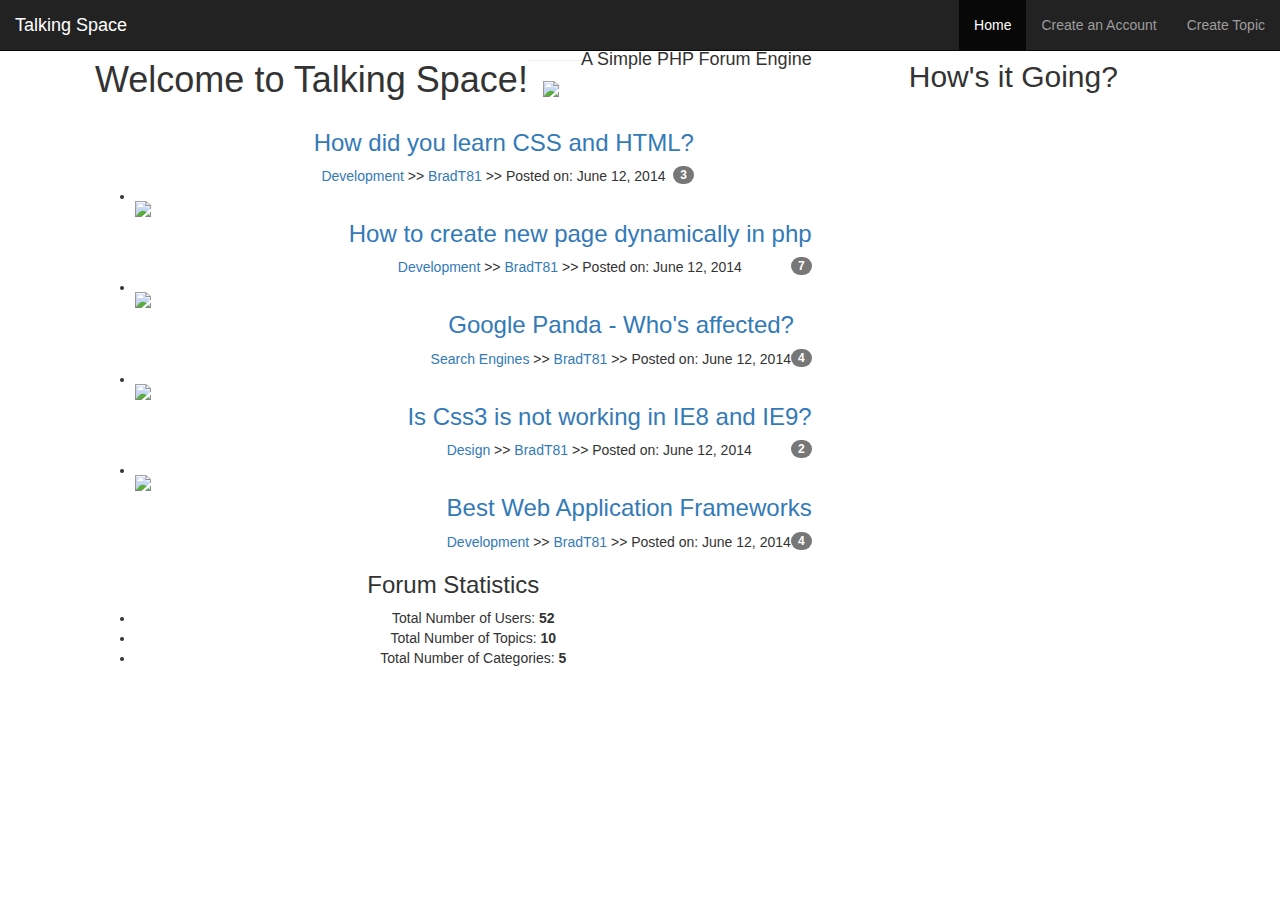
==== ts_html/index.html @ 4781d864 "Set up Bootstrap framework in the index page" ====
<!DOCTYPE html>
<html lang="en">
<head>
  <title>Welcome to Talking Space</title>
  <meta charset="utf-8">
  <meta name="viewport" content="width=device-width, initial-scale=1">
  <link rel="stylesheet" href="https://maxcdn.bootstrapcdn.com/bootstrap/3.3.7/css/bootstrap.min.css">
  <link rel="stylesheet" href="css/custom.css">
  <script src="https://ajax.googleapis.com/ajax/libs/jquery/3.2.1/jquery.min.js"></script>
  <script src="https://maxcdn.bootstrapcdn.com/bootstrap/3.3.7/js/bootstrap.min.js"></script>
  
</head>
<body>

<nav class="navbar navbar-inverse navbar-fixed-top" role="navigation">
  <div class="container-fluid">
    <div class="navbar-header">
    	<button type="button" class="navbar-toggle" data-toggle="collapse" data-target="#myNavbar">
        <span class="icon-bar"></span>
        <span class="icon-bar"></span>
        <span class="icon-bar"></span>                        
      </button>    	
      <a class="navbar-brand" href="#">Talking Space</a>
    </div>
    <div class="collapse navbar-collapse" id="myNavbar">
    <ul class="nav navbar-nav navbar-right">
      <li class="active"><a href="index">Home</a></li>
      <li><a href="register.html">Create an Account</a></li>
      <li><a href="create.html">Create Topic</a></li>      
    </ul>
    </div>  <!-- .nav-collapse -->
  </div>   <!-- .container-fluid -->
</nav>
  
<div class="container">
    <div class='row' >
    	<div class='col-md-8'>
    		<div class='main-col'>
    			<div class='block'>
    				<h1 class='pull-left'>Welcome to Talking Space!</h1>
    				<h4 class='pull-right '>A Simple PHP Forum Engine</h4>
    				<div class='clearfix'>
    					<hr>
    					<ul id='topics'
    					   <li class="topic">
							<div class="row">
							<div class="col-md-2">
								<img class="avatar pull-left" src="img/gravatar.jpg" />
							</div>
							<div class="col-md-10">
								<div class="topic-content pull-right">
									<h3><a href="topic.html">How did you learn CSS and HTML?</a></h3>
									<div class="topic-info">
										<a href="category.html">Development</a> >> <a href="profile.html">BradT81</a> >> Posted on: June 12, 2014 
										<span class="badge pull-right">3</span>
									</div>
								</div>
							</div>
						</div>
					</li>
					<li class="topic">
						<div class="row">
							<div class="col-md-2">
								<img class="avatar pull-left" src="img/gravatar.jpg" />
							</div>
							<div class="col-md-10">
								<div class="topic-content pull-right">
									<h3><a href="topic.html">How to create new page dynamically in php</a> </h3>
									<div class="topic-info">
										<a href="category.html">Development</a> >> <a href="profile.html">BradT81</a> >> Posted on: June 12, 2014 
										<span class="badge pull-right">7</span>
									</div>
								</div>
							</div>
						</div>
					</li>
					<li class="topic">
						<div class="row">
							<div class="col-md-2">
								<img class="avatar pull-left" src="img/gravatar.jpg" />
							</div>
							<div class="col-md-10">
								<div class="topic-content pull-right">
									<h3><a href="topic.html">Google Panda - Who's affected?</a></h3>
									<div class="topic-info">
										<a href="category.html">Search Engines</a> >> <a href="profile.html">BradT81</a> >> Posted on: June 12, 2014 
										<span class="badge pull-right">4</span>
									</div>
								</div>
							</div>
						</div>
					</li>
					<li class="topic">
						<div class="row">
							<div class="col-md-2">
								<img class="avatar pull-left" src="img/gravatar.jpg" />
							</div>
							<div class="col-md-10">
								<div class="topic-content pull-right">
									<h3><a href="topic.html">Is Css3 is not working in IE8 and IE9?</a></h3>
									<div class="topic-info">
										<a href="category.html">Design</a> >> <a href="profile.html">BradT81</a> >> Posted on: June 12, 2014 
										<span class="badge pull-right">2</span>
									</div>
								</div>
							</div>
						</div>
					</li>
					<li class="topic">
						<div class="row">
							<div class="col-md-2">
								<img class="avatar pull-left" src="img/gravatar.jpg" />
							</div>
							<div class="col-md-10">
								<div class="topic-content pull-right">
									<h3><a href="topic.html">Best Web Application Frameworks</a></h3>
									<div class="topic-info">
										<a href="category.html">Development</a> >> <a href="profile.html">BradT81</a> >> Posted on: June 12, 2014 
										<span class="badge pull-right">4</span>
									</div>
								</div>
							</div>
						</div>
					</li>
						</ul>  						
    					<h3>Forum Statistics</h3>
					<ul>
						<li>Total Number of Users: <strong>52</strong></li>
						<li>Total Number of Topics: <strong>10</strong></li>
						<li>Total Number of Categories: <strong>5</strong></li>
					</ul>
    				</div>         <!--/.block -->
    				
    			</div>
    			
    		</div>   		
    	</div>  <!-- .col-md-8 -->     
    	<div class='col-md-4'>
    		<h2>How's it Going?</h2>
    	</div>   <!-- .co-md-4 -->
    </div>	<!-- .row -->
</div>     <!-- .container -->

</body>
</html>
---- ts_html/css/custom.css ----
.container {
	padding:40px;
	text-align: center;
}
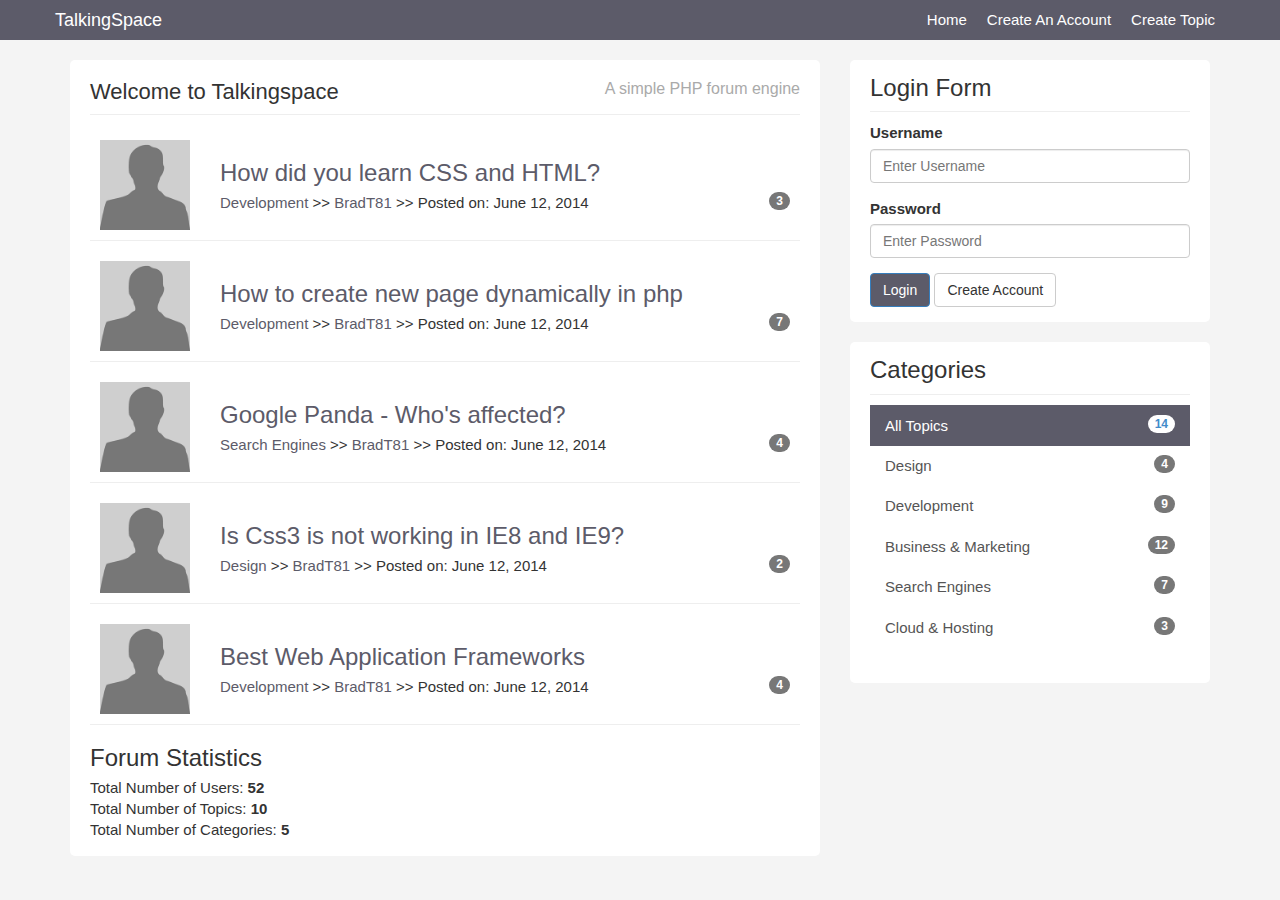
==== commit ba7e9b24: "Set up the index page with bootstrap" ====
--- a/ts_html/index.html
+++ b/ts_html/index.html
@@ -1,48 +1,54 @@
 <!DOCTYPE html>
 <html lang="en">
-<head>
-  <title>Welcome to Talking Space</title>
-  <meta charset="utf-8">
-  <meta name="viewport" content="width=device-width, initial-scale=1">
-  <link rel="stylesheet" href="https://maxcdn.bootstrapcdn.com/bootstrap/3.3.7/css/bootstrap.min.css">
-  <link rel="stylesheet" href="css/custom.css">
-  <script src="https://ajax.googleapis.com/ajax/libs/jquery/3.2.1/jquery.min.js"></script>
-  <script src="https://maxcdn.bootstrapcdn.com/bootstrap/3.3.7/js/bootstrap.min.js"></script>
-  
-</head>
-<body>
+  <head>
+    <meta charset="utf-8">
+    <meta http-equiv="X-UA-Compatible" content="IE=edge">
+    <meta name="viewport" content="width=device-width, initial-scale=1">
+    <title>Welcome To TalkingSpace</title>
 
-<nav class="navbar navbar-inverse navbar-fixed-top" role="navigation">
-  <div class="container-fluid">
-    <div class="navbar-header">
-    	<button type="button" class="navbar-toggle" data-toggle="collapse" data-target="#myNavbar">
-        <span class="icon-bar"></span>
-        <span class="icon-bar"></span>
-        <span class="icon-bar"></span>                        
-      </button>    	
-      <a class="navbar-brand" href="#">Talking Space</a>
-    </div>
-    <div class="collapse navbar-collapse" id="myNavbar">
-    <ul class="nav navbar-nav navbar-right">
-      <li class="active"><a href="index">Home</a></li>
-      <li><a href="register.html">Create an Account</a></li>
-      <li><a href="create.html">Create Topic</a></li>      
-    </ul>
-    </div>  <!-- .nav-collapse -->
-  </div>   <!-- .container-fluid -->
-</nav>
-  
-<div class="container">
-    <div class='row' >
-    	<div class='col-md-8'>
-    		<div class='main-col'>
-    			<div class='block'>
-    				<h1 class='pull-left'>Welcome to Talking Space!</h1>
-    				<h4 class='pull-right '>A Simple PHP Forum Engine</h4>
-    				<div class='clearfix'>
-    					<hr>
-    					<ul id='topics'
-    					   <li class="topic">
+    <!-- Bootstrap core CSS -->
+    <link href="css/bootstrap.css" rel="stylesheet">
+    <!-- Custom styles for this template -->
+    <link href="css/custom.css" rel="stylesheet">
+  </head>
+  <body>
+
+                                       <!-- Navigation Bar -->
+
+    <div class="navbar navbar-inverse navbar-fixed-top" role="navigation">
+      <div class="container">
+        <div class="navbar-header">
+          <button type="button" class="navbar-toggle" data-toggle="collapse" data-target=".navbar-collapse">
+            <span class="sr-only">Toggle navigation</span>
+            <span class="icon-bar"></span>
+            <span class="icon-bar"></span>
+            <span class="icon-bar"></span>
+          </button>
+          <a class="navbar-brand" href="index.html">TalkingSpace</a>
+        </div>
+        <div class="collapse navbar-collapse">
+          <ul class="nav navbar-nav navbar-right">
+            <li class="active"><a href="index.html">Home</a></li>
+            <li><a href="register.html">Create An Account</a></li>
+            <li><a href="create.html">Create Topic</a></li>
+          </ul>
+        </div>             <!--/.nav-collapse -->
+      </div>           <!--.container -->
+    </div>          <!--/.navbar navbar-inverse -->
+
+                                          <!-- Main Content Area Begins -->
+
+    <div class="container">
+		<div class="row">
+			<div class="col-md-8">
+				<div class="main-col">
+					<div class="block">
+						<h1 class="pull-left">Welcome to Talkingspace</h1>
+						<h4 class="pull-right">A simple PHP forum engine</h4>
+						<div class="clearfix"></div>
+						<hr>
+						<ul id="topics">
+							<li class="topic">
 							<div class="row">
 							<div class="col-md-2">
 								<img class="avatar pull-left" src="img/gravatar.jpg" />
@@ -53,10 +59,10 @@
 									<div class="topic-info">
 										<a href="category.html">Development</a> >> <a href="profile.html">BradT81</a> >> Posted on: June 12, 2014 
 										<span class="badge pull-right">3</span>
-									</div>
-								</div>
-							</div>
-						</div>
+									</div>    <!-- .topic-info -->
+								</div>    <!-- .topic-content pull-right -->
+							</div>    <!-- .col-md-10 -->
+						</div>    <!-- .row -->
 					</li>
 					<li class="topic">
 						<div class="row">
@@ -78,7 +84,7 @@
 						<div class="row">
 							<div class="col-md-2">
 								<img class="avatar pull-left" src="img/gravatar.jpg" />
-							</div>
+							</div>      <!-- .col-md-2 -->
 							<div class="col-md-10">
 								<div class="topic-content pull-right">
 									<h3><a href="topic.html">Google Panda - Who's affected?</a></h3>
@@ -87,8 +93,8 @@
 										<span class="badge pull-right">4</span>
 									</div>
 								</div>
-							</div>
-						</div>
+							</div>      <!-- .col-md-10 -->
+						</div>      <!-- .row -->
 					</li>
 					<li class="topic">
 						<div class="row">
@@ -101,10 +107,10 @@
 									<div class="topic-info">
 										<a href="category.html">Design</a> >> <a href="profile.html">BradT81</a> >> Posted on: June 12, 2014 
 										<span class="badge pull-right">2</span>
-									</div>
-								</div>
-							</div>
-						</div>
+									</div>     <!-- .topic-info -->
+								</div>    <!-- .topic-content pull-right -->
+							</div>   <!-- .col-md-10-->
+						</div>    <!-- .row -->
 					</li>
 					<li class="topic">
 						<div class="row">
@@ -117,29 +123,59 @@
 									<div class="topic-info">
 										<a href="category.html">Development</a> >> <a href="profile.html">BradT81</a> >> Posted on: June 12, 2014 
 										<span class="badge pull-right">4</span>
-									</div>
-								</div>
-							</div>
-						</div>
+									</div>    <!-- .topic-info -->
+								</div>   <!-- .topic-content pull-right -->
+							</div>   <!-- .col-md-10 -->
+						</div>   <!-- .row -->
 					</li>
-						</ul>  						
-    					<h3>Forum Statistics</h3>
+						</ul>
+						<h3>Forum Statistics</h3>
 					<ul>
 						<li>Total Number of Users: <strong>52</strong></li>
 						<li>Total Number of Topics: <strong>10</strong></li>
 						<li>Total Number of Categories: <strong>5</strong></li>
 					</ul>
-    				</div>         <!--/.block -->
-    				
-    			</div>
-    			
-    		</div>   		
-    	</div>  <!-- .col-md-8 -->     
-    	<div class='col-md-4'>
-    		<h2>How's it Going?</h2>
-    	</div>   <!-- .co-md-4 -->
-    </div>	<!-- .row -->
-</div>     <!-- .container -->
+					</div>    <!-- .block -->
+				</div>
+			</div>
+			<div class="col-md-4">
+				<div class="sidebar">
+					<div class="block">
+						<h3>Login Form</h3>
+						<form role="form">
+						<div class="form-group">
+							<label>Username</label>
+							<input name="username" type="text" class="form-control" placeholder="Enter Username">
+						</div>
+						<div class="form-group">
+							<label>Password</label>
+							<input name="password" type="password" class="form-control" placeholder="Enter Password">
+						</div>			
+						<button name="do_login" type="submit" class="btn btn-primary">Login</button> <a  class="btn btn-default" href="register.html"> Create Account</a>
+					</form>
+					</div>          <!-- .block -->
+					
+					<div class="block">
+					<h3>Categories</h3>
+					<div class="list-group">
+						<a href="#" class="list-group-item active">All Topics <span class="badge pull-right">14</span></a> 
+						<a href="#" class="list-group-item">Design<span class="badge pull-right">4</span></a>
+						<a href="#" class="list-group-item">Development<span class="badge pull-right">9</span></a>
+						<a href="#" class="list-group-item">Business & Marketing <span class="badge pull-right">12</span></a>
+						<a href="#" class="list-group-item">Search Engines<span class="badge pull-right">7</span></a>
+						<a href="#" class="list-group-item">Cloud & Hosting <span class="badge pull-right">3</span></a>
+					</div>     <!-- .list-group -->
+				</div>	    <!-- .block -->
+				</div>     <!-- .sidebar -->
+			</div>       <!-- .col-md-4 -->
+		</div>         <!-- .row -->
+    </div><!-- /.container -->
 
-</body>
+
+    <!-- Bootstrap core JavaScript
+    ================================================== -->
+    <!-- Placed at the end of the document so the pages load faster -->
+    <script src="https://ajax.googleapis.com/ajax/libs/jquery/1.11.1/jquery.min.js"></script>
+    <script src="js/bootstrap.js"></script>
+  </body>
 </html>
--- a/ts_html/css/custom.css
+++ b/ts_html/css/custom.css
@@ -1,6 +1,132 @@
+body {
+  padding-top: 60px;
+  background:#f4f4f4;
+  font-size:15px;
+}
+
+a{
+	color:#5c5b69;
+}
+
+ul{
+	padding:0;
+	margin:0;
+	list-style:none;
+}
+
+hr{
+	margin:10px 0 15px 0;
+}
+
+h3{
+	margin-bottom:5px;
+}
+
+/* Navbar Customization */
+.navbar{
+	height:40px !important;
+	background:#5c5b69;
+	border:0;
+	margin-bottom:30px;
+}
+
+.navbar-inverse .navbar-nav > li > a, .navbar-inverse .navbar-brand{
+	color:#fff !important;
+}
+
+.navbar a:hover,.navbar li.active a{
+	background:none !important;
+}
+
+.navbar-brand{
+	padding:10px 0 0 0;
+	color:#fff;
+}
+
+.navbar-nav > li > a{
+	padding:10px 10px 0 10px;
+}
+
+.block{
+	background:#fff;
+	border-radius:5px;
+	padding: 15px 20px;
+	margin-bottom:20px;
+}
+
+.main-col{
+	overflow:auto;
+}
+
+.main-col h1{
+	font-size:22px;
+	margin:5px 0 0 0;
+	padding:0;
+}
+
+.main-col h4{
+	font-size:16px;
+	margin:5px 0 0 0;
+	padding:0;
+	color:#aaa;
+}
+
+.sidebar .block h3{
+	margin:0 0 10px 0;
+	padding-bottom:10px;
+	border-bottom:#eee solid 1px;
+}
 
 
-.container {
-	padding:40px;
-	text-align: center;
+.topic{
+	border-bottom:#eee solid 1px;
+	margin-bottom:10px;
+	padding:10px;
 }
+
+.topic-content{
+	width:100%;
+}
+
+img.avatar{
+	width:100%;
+}
+
+a.list-group-item.active, a.list-group-item.active:hover, a.list-group-item.active:focus{
+	background:#5c5b69;
+	border-radius:0;
+}
+
+.list-group-item{
+	border:0
+}
+
+#main-topic{
+	background:#f4f4f4;
+	padding:10px;
+}
+
+.user-info{
+	border:#ddd solid 1px;
+	padding:5px;
+	overflow:hidden;
+	font-size:13px;
+}
+
+.user-info img{
+	display:block;
+	margin-bottom:5px;
+}
+
+.user-info ul{
+	list-style:none;
+	margin:10px 0 0 5px;
+}
+
+.user-info li{
+	line-height:1.6em;
+}
+
+.btn-primary{
+	background:#5c5b69;
+}
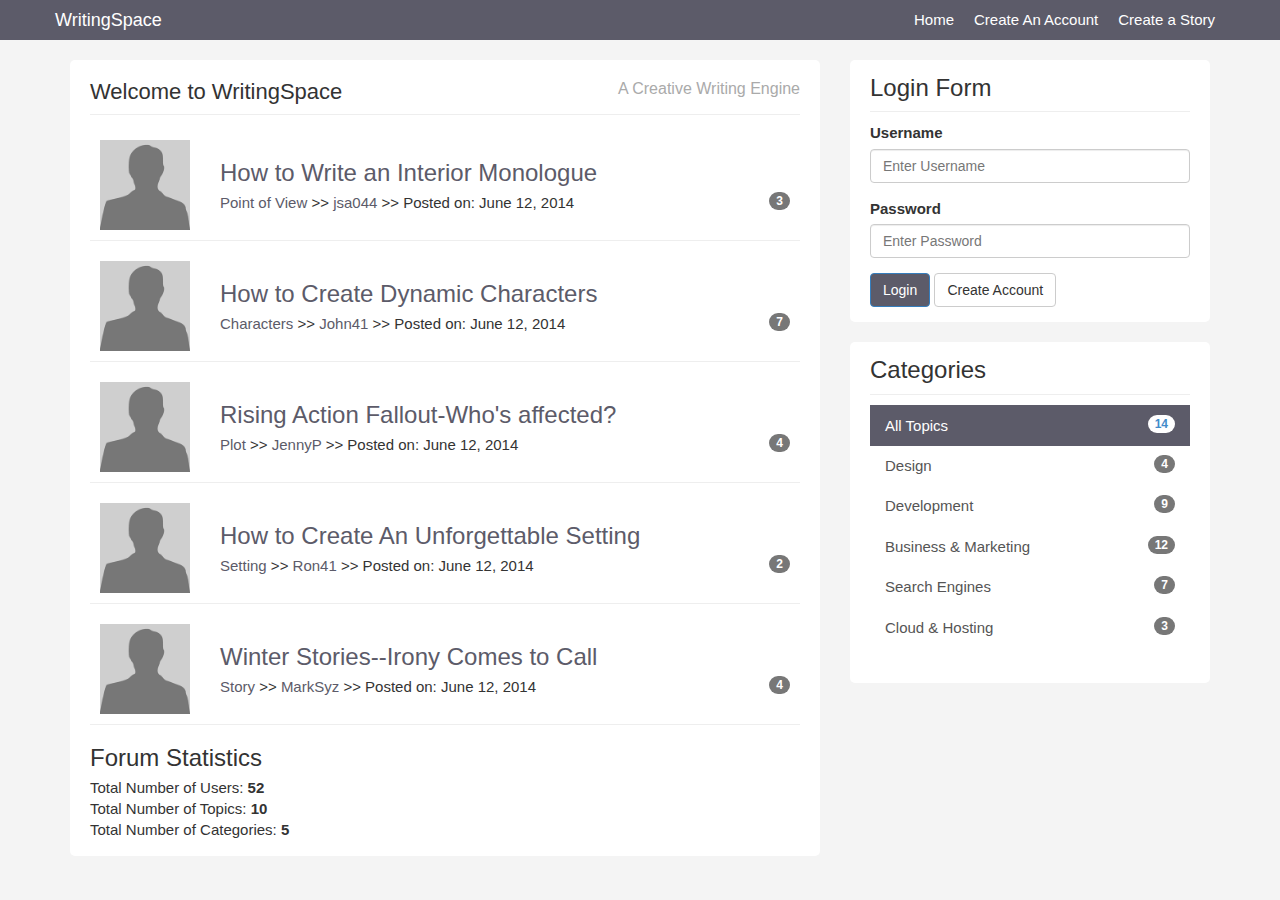
==== commit a87d5ee9: "repurposed from a chat app to a writing app" ====
--- a/ts_html/index.html
+++ b/ts_html/index.html
@@ -4,7 +4,7 @@
     <meta charset="utf-8">
     <meta http-equiv="X-UA-Compatible" content="IE=edge">
     <meta name="viewport" content="width=device-width, initial-scale=1">
-    <title>Welcome To TalkingSpace</title>
+    <title>Welcome To WritingSpace</title>
 
     <!-- Bootstrap core CSS -->
     <link href="css/bootstrap.css" rel="stylesheet">
@@ -24,13 +24,13 @@
             <span class="icon-bar"></span>
             <span class="icon-bar"></span>
           </button>
-          <a class="navbar-brand" href="index.html">TalkingSpace</a>
+          <a class="navbar-brand" href="index.html">WritingSpace</a>
         </div>
         <div class="collapse navbar-collapse">
           <ul class="nav navbar-nav navbar-right">
             <li class="active"><a href="index.html">Home</a></li>
             <li><a href="register.html">Create An Account</a></li>
-            <li><a href="create.html">Create Topic</a></li>
+            <li><a href="create.html">Create a Story</a></li>
           </ul>
         </div>             <!--/.nav-collapse -->
       </div>           <!--.container -->
@@ -43,8 +43,8 @@
 			<div class="col-md-8">
 				<div class="main-col">
 					<div class="block">
-						<h1 class="pull-left">Welcome to Talkingspace</h1>
-						<h4 class="pull-right">A simple PHP forum engine</h4>
+						<h1 class="pull-left">Welcome to WritingSpace</h1>
+						<h4 class="pull-right">A Creative Writing Engine</h4>
 						<div class="clearfix"></div>
 						<hr>
 						<ul id="topics">
@@ -55,9 +55,9 @@
 							</div>
 							<div class="col-md-10">
 								<div class="topic-content pull-right">
-									<h3><a href="topic.html">How did you learn CSS and HTML?</a></h3>
+									<h3><a href="topic.html">How to Write an Interior Monologue</a></h3>
 									<div class="topic-info">
-										<a href="category.html">Development</a> >> <a href="profile.html">BradT81</a> >> Posted on: June 12, 2014 
+										<a href="category.html">Point of View</a> >> <a href="profile.html">jsa044</a> >> Posted on: June 12, 2014 
 										<span class="badge pull-right">3</span>
 									</div>    <!-- .topic-info -->
 								</div>    <!-- .topic-content pull-right -->
@@ -71,9 +71,9 @@
 							</div>
 							<div class="col-md-10">
 								<div class="topic-content pull-right">
-									<h3><a href="topic.html">How to create new page dynamically in php</a> </h3>
+									<h3><a href="topic.html">How to Create Dynamic Characters</a> </h3>
 									<div class="topic-info">
-										<a href="category.html">Development</a> >> <a href="profile.html">BradT81</a> >> Posted on: June 12, 2014 
+										<a href="category.html">Characters</a> >> <a href="profile.html">John41</a> >> Posted on: June 12, 2014 
 										<span class="badge pull-right">7</span>
 									</div>
 								</div>
@@ -87,9 +87,9 @@
 							</div>      <!-- .col-md-2 -->
 							<div class="col-md-10">
 								<div class="topic-content pull-right">
-									<h3><a href="topic.html">Google Panda - Who's affected?</a></h3>
+									<h3><a href="topic.html">Rising Action Fallout-Who's affected?</a></h3>
 									<div class="topic-info">
-										<a href="category.html">Search Engines</a> >> <a href="profile.html">BradT81</a> >> Posted on: June 12, 2014 
+										<a href="category.html">Plot</a> >> <a href="profile.html">JennyP</a> >> Posted on: June 12, 2014 
 										<span class="badge pull-right">4</span>
 									</div>
 								</div>
@@ -103,9 +103,9 @@
 							</div>
 							<div class="col-md-10">
 								<div class="topic-content pull-right">
-									<h3><a href="topic.html">Is Css3 is not working in IE8 and IE9?</a></h3>
+									<h3><a href="topic.html">How to Create An Unforgettable Setting</a></h3>
 									<div class="topic-info">
-										<a href="category.html">Design</a> >> <a href="profile.html">BradT81</a> >> Posted on: June 12, 2014 
+										<a href="category.html">Setting</a> >> <a href="profile.html">Ron41</a> >> Posted on: June 12, 2014 
 										<span class="badge pull-right">2</span>
 									</div>     <!-- .topic-info -->
 								</div>    <!-- .topic-content pull-right -->
@@ -119,9 +119,9 @@
 							</div>
 							<div class="col-md-10">
 								<div class="topic-content pull-right">
-									<h3><a href="topic.html">Best Web Application Frameworks</a></h3>
+									<h3><a href="topic.html">Winter Stories--Irony Comes to Call</a></h3>
 									<div class="topic-info">
-										<a href="category.html">Development</a> >> <a href="profile.html">BradT81</a> >> Posted on: June 12, 2014 
+										<a href="category.html">Story</a> >> <a href="profile.html">MarkSyz</a> >> Posted on: June 12, 2014 
 										<span class="badge pull-right">4</span>
 									</div>    <!-- .topic-info -->
 								</div>   <!-- .topic-content pull-right -->
